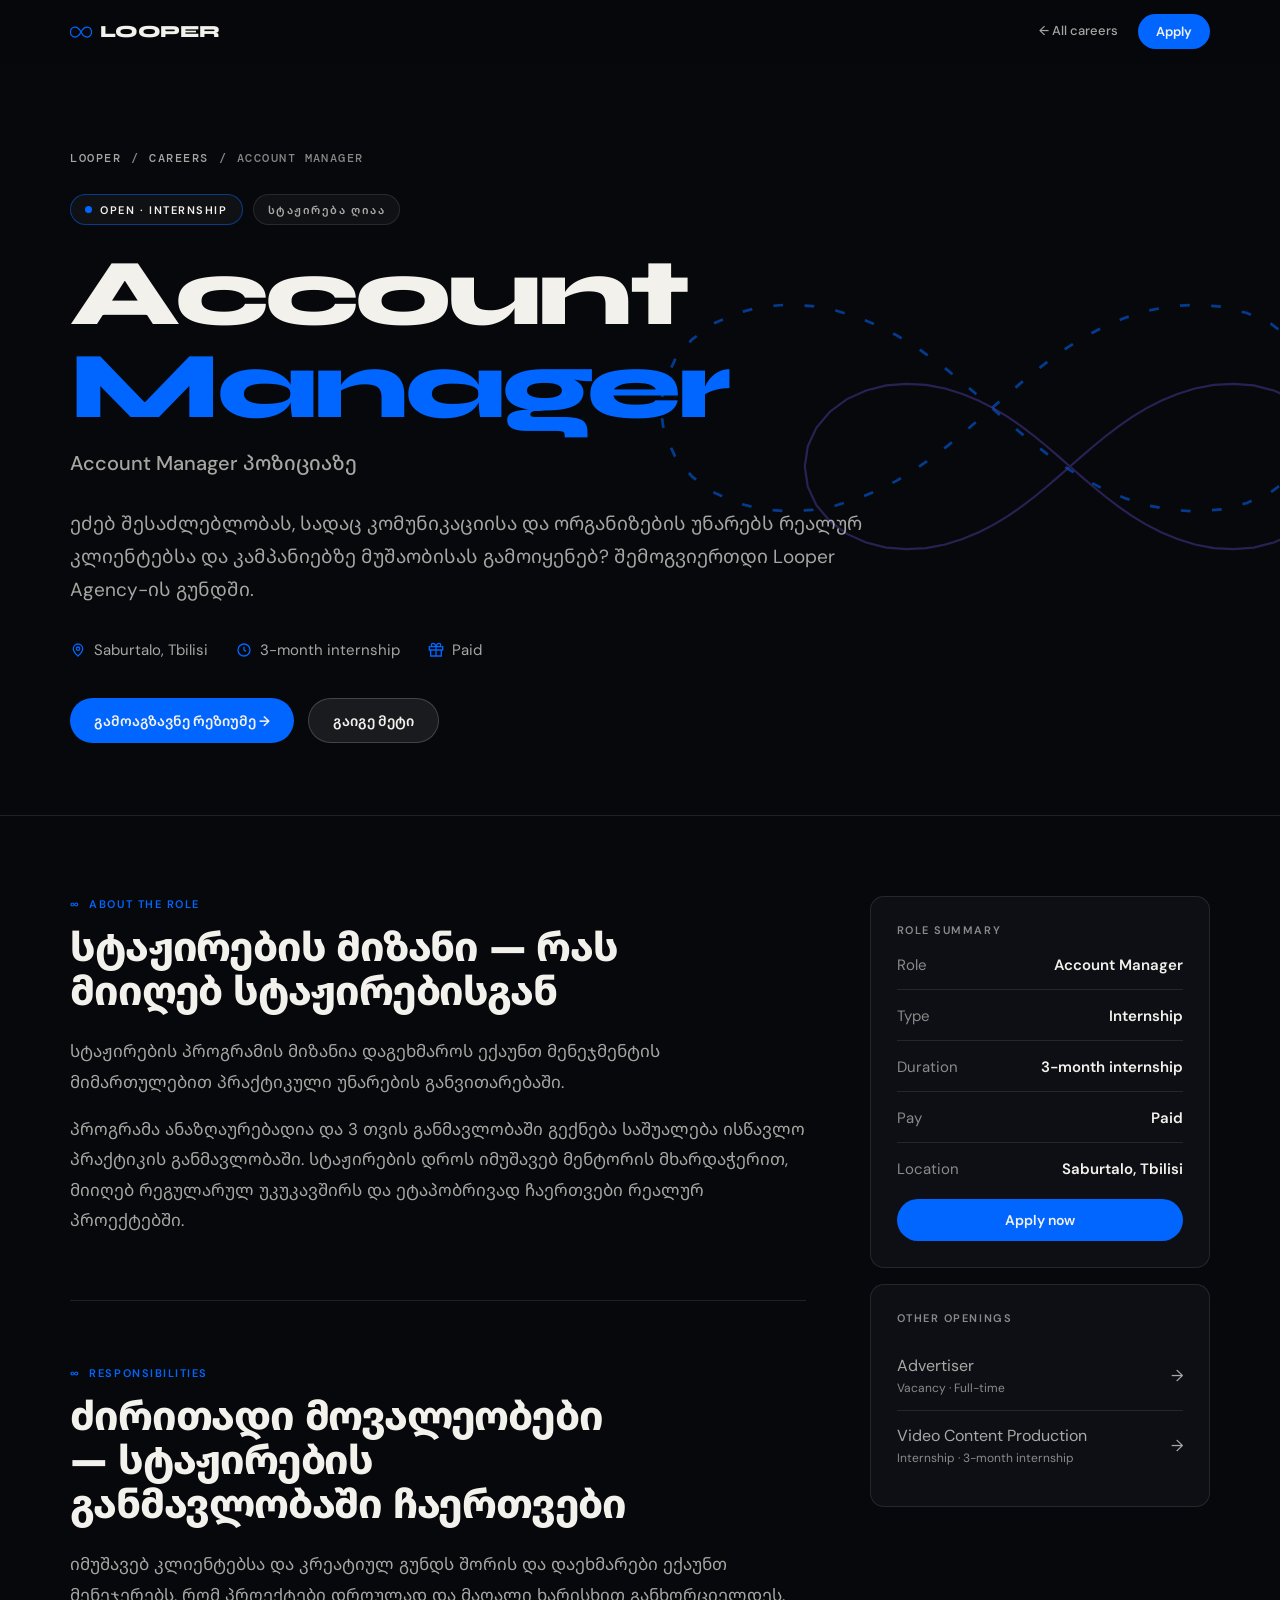
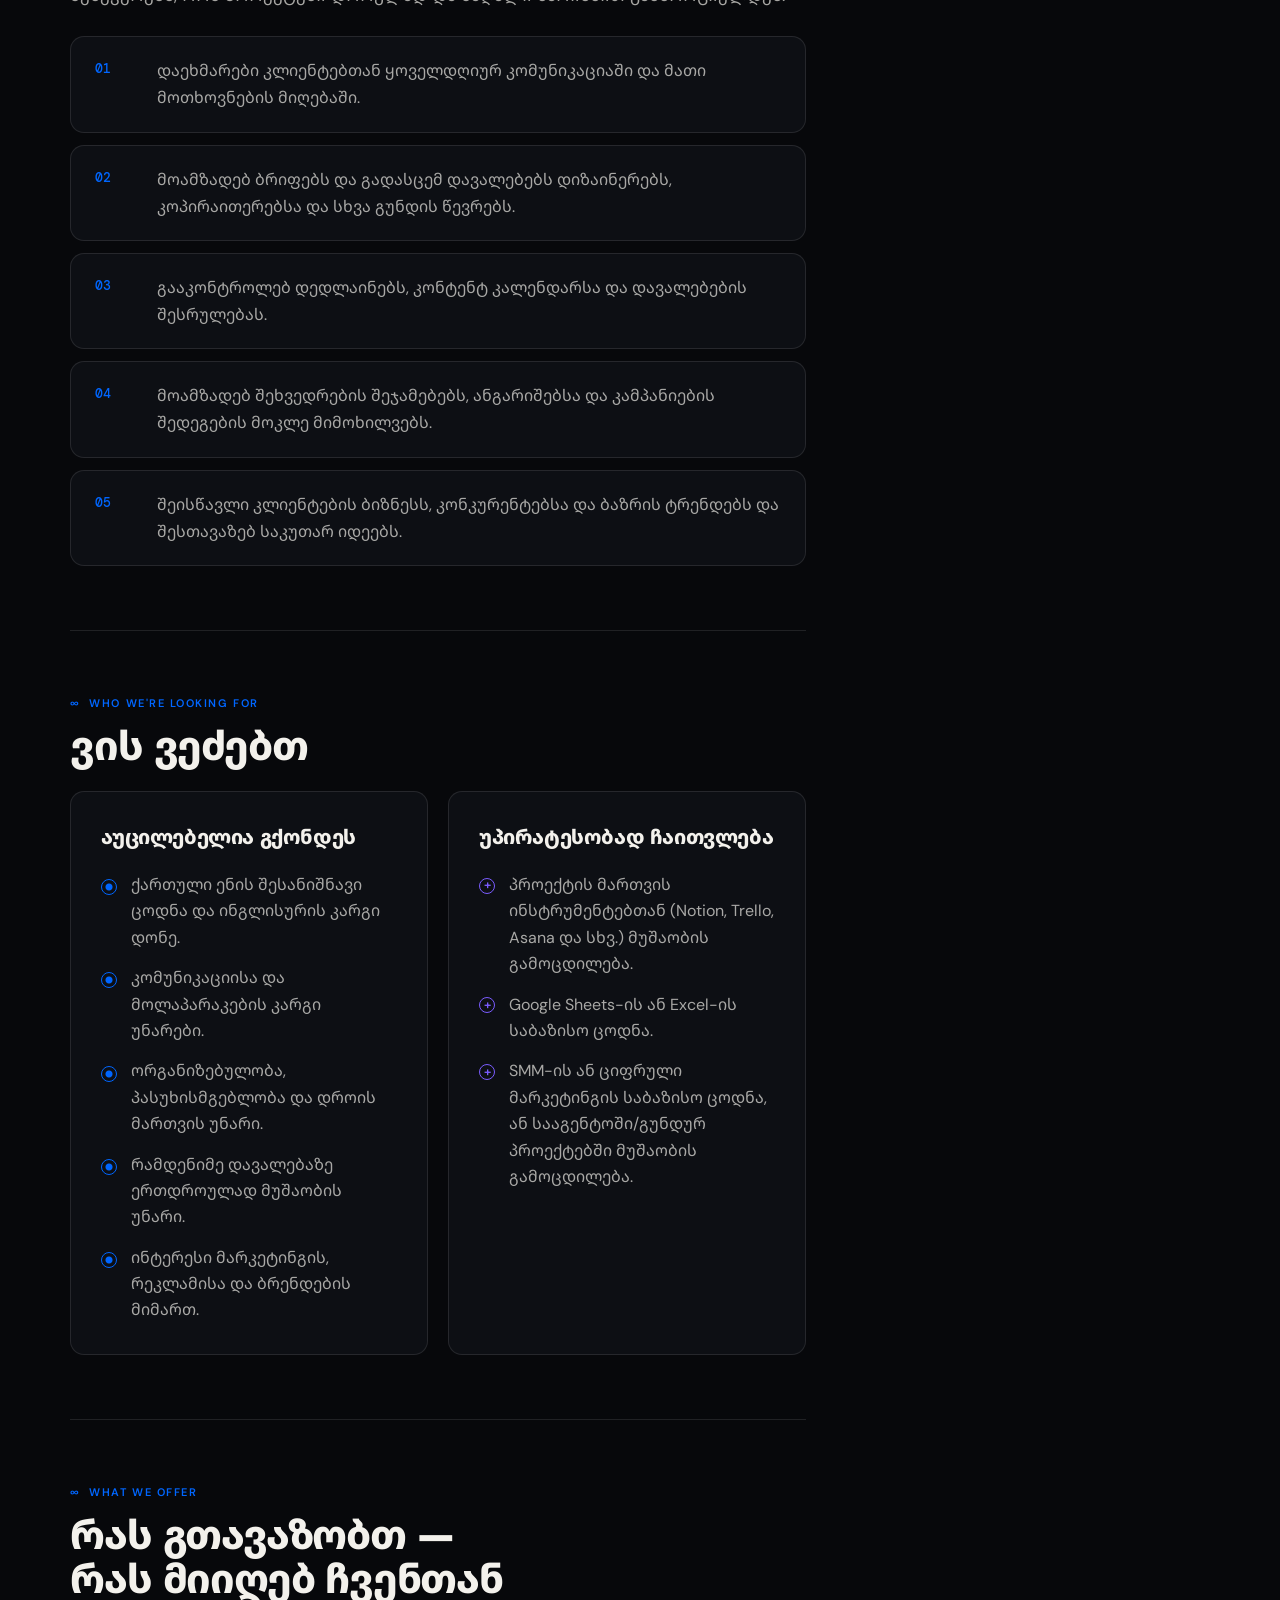
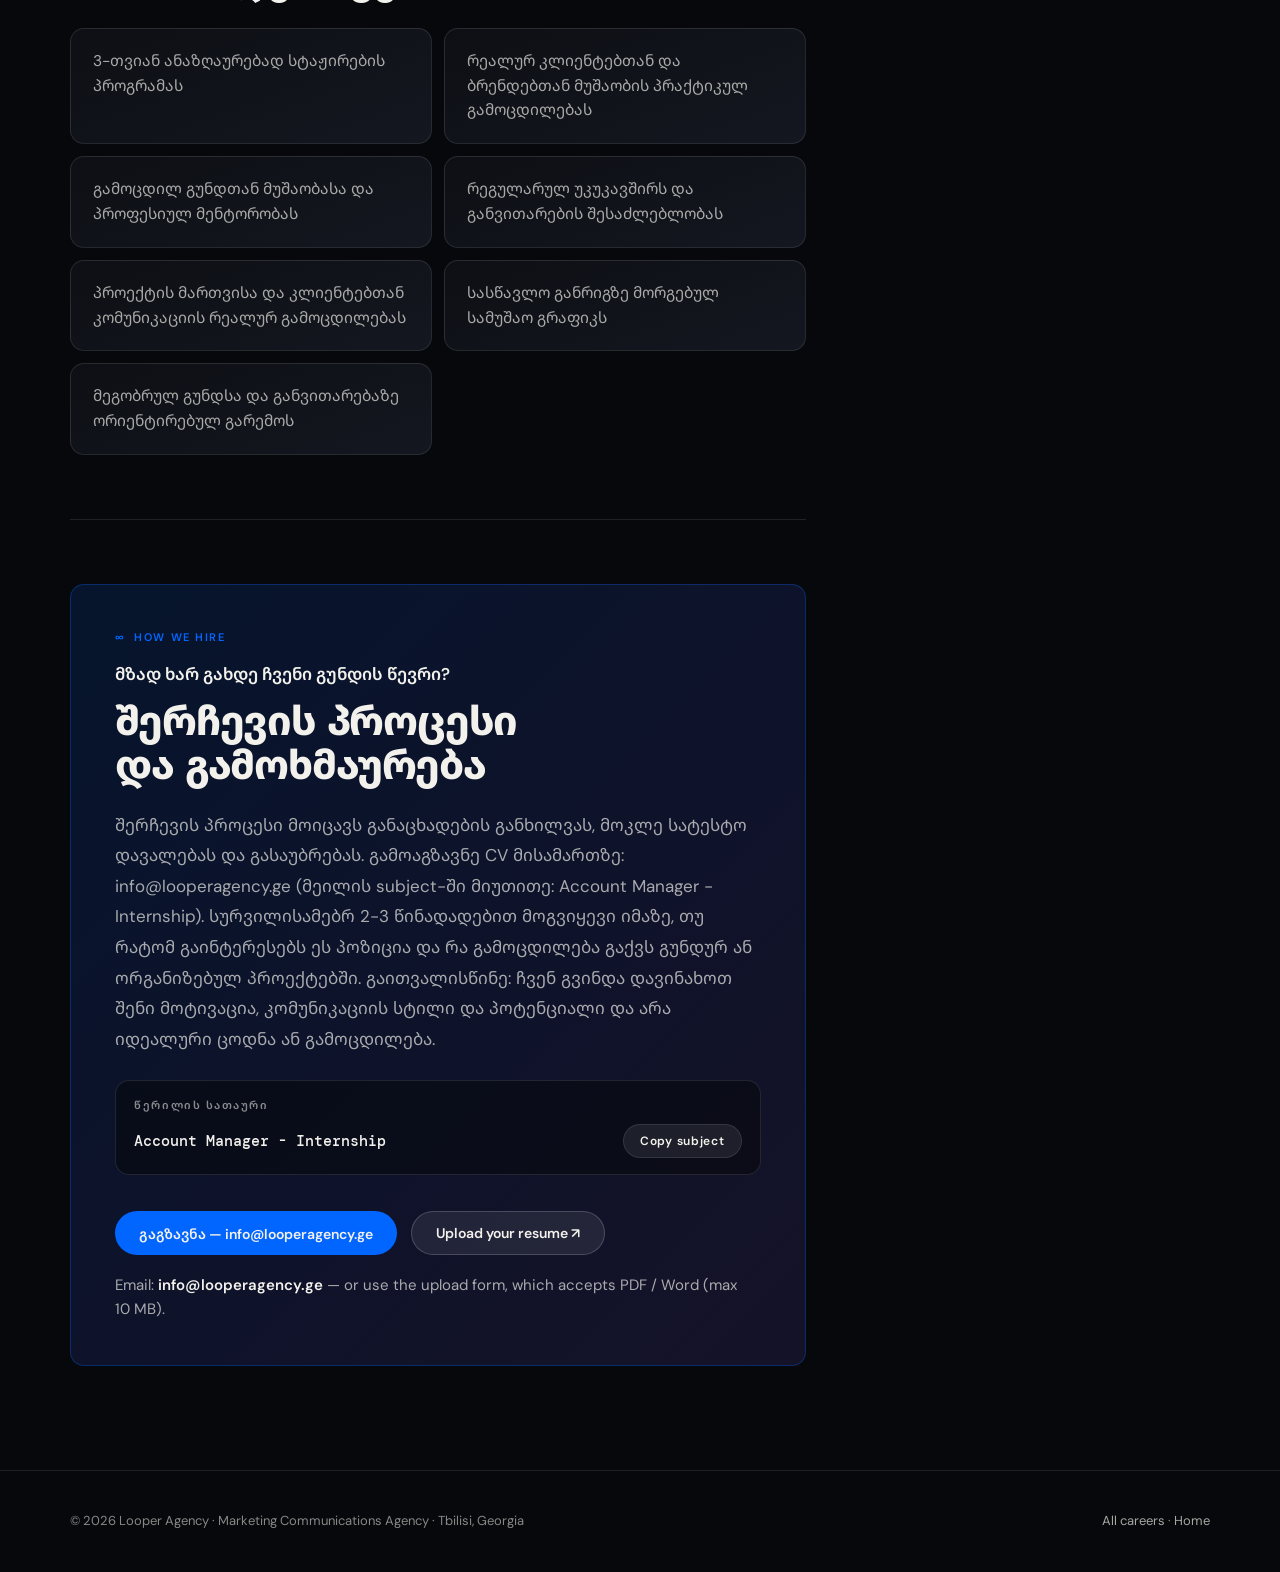
==== careers/account-manager-internship.html @ 55e1c12e "UI improvements" ====
<!doctype html>
<html lang="en">
<head>
<meta charset="utf-8">
<meta name="viewport" content="width=device-width, initial-scale=1, viewport-fit=cover">
<title>Account Manager — Internship · Looper Agency</title>
<meta name="description" content="Work between clients and the creative team and learn account management on live projects, with a mentor.">
<link rel="icon" href="data:image/svg+xml,%3Csvg xmlns='http://www.w3.org/2000/svg' viewBox='0 0 44 28'%3E%3Crect width='44' height='28' fill='%2307080b'/%3E%3Cpath d='M22 14C22 14 17 4 10 4C4.477 4 1 8.477 1 14C1 19.523 4.477 24 10 24C17 24 22 14 22 14ZM22 14C22 14 27 24 34 24C39.523 24 43 19.523 43 14C43 8.477 39.523 4 34 4C27 4 22 14 22 14Z' fill='none' stroke='%230066FF' stroke-width='3' stroke-linecap='round'/%3E%3C/svg%3E">
<link rel="preconnect" href="https://fonts.googleapis.com"><link rel="preconnect" href="https://fonts.gstatic.com" crossorigin>
<link rel="stylesheet" href="https://fonts.googleapis.com/css2?family=Syne:wght@400;700;800&family=DM+Sans:wght@300;400;500;600&family=DM+Mono:wght@400;500&family=Noto+Sans+Georgian:wght@400;500;700&display=swap">
<style>
:root{--bg:#07080b;--surface:#0d0f14;--surface-2:#141720;--white:#F3F1EC;--text-2:rgba(243,241,236,.68);--text-3:rgba(243,241,236,.55);--line:rgba(255,255,255,.1);--blue:#0066FF;--violet:#7A5CFF;--r-sm:6px;--r-md:14px;--r-pill:999px;--ease:cubic-bezier(.16,1,.3,1);--gutter:clamp(20px,5.5vw,80px);color-scheme:dark;
--font-d:'Syne','Noto Sans Georgian',system-ui,sans-serif;--font-b:'DM Sans','Noto Sans Georgian',system-ui,sans-serif;--font-m:'DM Mono',ui-monospace,monospace}
*,*::before,*::after{box-sizing:border-box;margin:0;padding:0}
html{scroll-behavior:smooth;overflow-x:clip}
body{font-family:var(--font-b);background:var(--bg);color:var(--white);line-height:1.6;overflow-x:clip;-webkit-font-smoothing:antialiased}
a{color:inherit}
:focus-visible{outline:2px solid var(--blue);outline-offset:3px;border-radius:var(--r-sm)}
::selection{background:var(--blue);color:#fff}
#prog{position:fixed;top:0;left:0;right:0;height:2px;z-index:50;transform-origin:0 50%;transform:scaleX(0);background:linear-gradient(90deg,var(--blue),var(--violet))}
nav{position:fixed;top:0;left:0;right:0;z-index:40;display:flex;align-items:center;justify-content:space-between;gap:16px;padding:14px var(--gutter);background:rgba(7,8,11,.78);-webkit-backdrop-filter:blur(14px);backdrop-filter:blur(14px);border-bottom:1px solid transparent}
.logo{display:flex;align-items:center;gap:8px;font-family:var(--font-d);font-weight:800;font-size:1.0625rem;letter-spacing:-.02em;text-decoration:none}
.nav-r{display:flex;align-items:center;gap:20px}
.back{font-size:.8125rem;font-weight:500;color:var(--text-2);text-decoration:none;transition:color .2s var(--ease)}
.back:hover{color:var(--white)}
.btn{display:inline-flex;align-items:center;gap:8px;font:600 .875rem var(--font-b);color:var(--white);background:var(--blue);padding:12px 24px;border-radius:var(--r-pill);text-decoration:none;border:0;cursor:pointer;transition:background .2s var(--ease),transform .3s var(--ease)}
.btn:hover{background:#0055dd;transform:translateY(-2px)}
.btn.ghost{background:rgba(255,255,255,.08);border:1px solid rgba(255,255,255,.18)}
.btn.ghost:hover{background:rgba(255,255,255,.14)}
.btn.sm{padding:9px 18px;font-size:.8125rem}
/* hero */
.hero{position:relative;padding:150px var(--gutter) 72px;overflow:hidden;border-bottom:1px solid var(--line)}
.hero-art{position:absolute;right:-8%;top:50%;width:min(780px,70vw);transform:translateY(-50%);pointer-events:none;opacity:.55}
.hero-art use{fill:none;stroke:var(--blue);stroke-width:1.4}
.hero-art .a{stroke-dasharray:5 11;animation:flow 26s linear infinite}
.hero-art .b{stroke:var(--violet);opacity:.55;transform-origin:200px 150px;animation:spin 60s linear infinite}
@keyframes flow{to{stroke-dashoffset:-320}}
@keyframes spin{to{transform:rotate(360deg)}}
.wrap{max-width:1400px;margin:0 auto;position:relative}
.crumbs{display:flex;align-items:center;gap:10px;font:500 .75rem var(--font-m);letter-spacing:.12em;text-transform:uppercase;color:var(--text-3);margin-bottom:28px}
.crumbs a{text-decoration:none;color:var(--text-2)}.crumbs a:hover{color:var(--white)}
.badges{display:flex;flex-wrap:wrap;gap:10px;margin-bottom:22px}
.badge{display:inline-flex;align-items:center;gap:8px;font:600 .6875rem var(--font-b);letter-spacing:.14em;text-transform:uppercase;border:1px solid var(--line);background:rgba(255,255,255,.04);padding:7px 14px;border-radius:var(--r-pill);color:var(--text-2)}
.badge.live{color:var(--white);border-color:rgba(0,102,255,.5)}
.badge.live::before{content:'';width:7px;height:7px;border-radius:50%;background:var(--blue);box-shadow:0 0 0 0 rgba(0,102,255,.6);animation:pulse 2s infinite}
@keyframes pulse{70%{box-shadow:0 0 0 9px rgba(0,102,255,0)}100%{box-shadow:0 0 0 0 rgba(0,102,255,0)}}
h1{font-family:var(--font-d);font-weight:800;letter-spacing:-.04em;line-height:.98;font-size:clamp(2.6rem,7.4vw,6.5rem);max-width:12ch;text-wrap:balance}
h1 em{font-style:normal;color:var(--blue)}
.ka-sub{margin-top:14px;font-size:clamp(1rem,1.6vw,1.25rem);color:var(--text-2);font-weight:500}
.lead{margin-top:28px;max-width:62ch;font-size:clamp(1rem,1.5vw,1.1875rem);color:var(--text-2);line-height:1.75}
.meta{display:flex;flex-wrap:wrap;gap:12px 28px;margin-top:32px;font-size:.9375rem;color:var(--text-2)}
.meta span{display:inline-flex;align-items:center;gap:8px}
.meta svg{color:var(--blue)}
.cta-row{display:flex;flex-wrap:wrap;gap:14px;margin-top:36px}
/* body */
.body{display:grid;grid-template-columns:minmax(0,1fr) 340px;gap:64px;padding:80px var(--gutter) 40px;max-width:calc(1400px + 2*var(--gutter));margin:0 auto;align-items:start}
section.blk{padding:0 0 64px;margin-bottom:64px;border-bottom:1px solid var(--line)}
section.blk:last-of-type{border-bottom:0;margin-bottom:0}
.eyebrow{font:600 .6875rem var(--font-b);letter-spacing:.14em;text-transform:uppercase;color:var(--blue);margin-bottom:14px;display:flex;gap:10px;align-items:center}
.eyebrow::before{content:'\221E';color:var(--blue);font-size:1.1em;letter-spacing:0}
h2{font-family:var(--font-d);font-weight:800;letter-spacing:-.03em;line-height:1.1;font-size:clamp(1.6rem,3.2vw,2.5rem);margin-bottom:22px;text-wrap:balance}
p.t{color:var(--text-2);font-size:1.0625rem;line-height:1.8;max-width:68ch}
p.t+p.t{margin-top:16px}
ol.duties{list-style:none;counter-reset:d;display:grid;gap:12px;margin-top:26px}
ol.duties li{counter-increment:d;display:grid;grid-template-columns:44px 1fr;gap:18px;align-items:start;background:var(--surface);border:1px solid var(--line);border-radius:var(--r-md);padding:20px 24px;color:var(--text-2);line-height:1.7;transition:border-color .3s var(--ease),transform .4s var(--ease),background .3s}
ol.duties li::before{content:counter(d,decimal-leading-zero);font:500 .8125rem var(--font-m);color:var(--blue);padding-top:3px}
ol.duties li:hover{border-color:rgba(0,102,255,.55);transform:translateX(6px);background:var(--surface-2)}
.cols{display:grid;grid-template-columns:1fr 1fr;gap:20px}
.panel{background:var(--surface);border:1px solid var(--line);border-radius:var(--r-md);padding:30px}
.panel h3{font-family:var(--font-d);font-weight:800;letter-spacing:-.02em;font-size:1.25rem;margin-bottom:18px}
ul.chk{list-style:none;display:grid;gap:14px}
ul.chk li{position:relative;padding-left:30px;color:var(--text-2);line-height:1.65}
ul.chk li::before{content:'';position:absolute;left:0;top:.45em;width:16px;height:16px;border-radius:50%;border:1.5px solid var(--blue);background:radial-gradient(circle,var(--blue) 0 3px,transparent 4px)}
ul.chk.plus li::before{border-color:var(--violet);background:none;content:'+';display:grid;place-items:center;font:600 .8rem var(--font-b);color:var(--violet);line-height:1}
.offer{display:grid;grid-template-columns:repeat(auto-fill,minmax(260px,1fr));gap:12px;margin-top:26px;list-style:none}
.offer li{background:linear-gradient(160deg,var(--surface),var(--surface-2));border:1px solid var(--line);border-radius:var(--r-md);padding:20px 22px;color:var(--text-2);line-height:1.6;font-size:.9688rem;transition:transform .4s var(--ease),border-color .3s}
.offer li:hover{transform:translateY(-4px);border-color:rgba(122,92,255,.5)}
.process{background:linear-gradient(135deg,rgba(0,102,255,.14),rgba(122,92,255,.12));border:1px solid rgba(0,102,255,.3);border-radius:var(--r-md);padding:clamp(24px,4vw,44px)}
.subject{margin-top:26px;display:flex;flex-wrap:wrap;align-items:center;gap:12px 16px;background:rgba(7,8,11,.55);border:1px solid var(--line);border-radius:var(--r-md);padding:16px 18px}
.subject small{display:block;font:600 .6875rem var(--font-b);letter-spacing:.14em;text-transform:uppercase;color:var(--text-3);width:100%}
.subject code{font:500 .9375rem var(--font-m);color:var(--white);flex:1 1 220px;overflow-wrap:anywhere}
.copy{font:600 .75rem var(--font-b);letter-spacing:.06em;color:var(--white);background:rgba(255,255,255,.08);border:1px solid var(--line);border-radius:var(--r-pill);padding:8px 16px;cursor:pointer;transition:background .2s,border-color .2s}
.copy:hover{background:rgba(255,255,255,.14);border-color:var(--blue)}
.mailline{margin-top:18px;color:var(--text-2);font-size:.9375rem}
.mailline b{color:var(--white);font-weight:600;user-select:all}
/* side */
aside{position:sticky;top:88px;display:grid;gap:16px}
.card{background:var(--surface);border:1px solid var(--line);border-radius:var(--r-md);padding:26px}
.card h4{font:600 .6875rem var(--font-b);letter-spacing:.14em;text-transform:uppercase;color:var(--text-3);margin-bottom:16px}
.kv{display:grid;gap:14px}
.kv div{display:flex;justify-content:space-between;gap:12px;font-size:.9375rem;border-bottom:1px solid var(--line);padding-bottom:12px}
.kv div:last-child{border-bottom:0;padding-bottom:0}
.kv span{color:var(--text-3)}.kv b{font-weight:600;text-align:right}
.card .btn{width:100%;justify-content:center;margin-top:18px}
.others a{display:flex;justify-content:space-between;align-items:center;gap:12px;text-decoration:none;padding:12px 0;border-bottom:1px solid var(--line);color:var(--text-2);transition:color .2s,padding .3s var(--ease)}
.others a:last-child{border-bottom:0}
.others a:hover{color:var(--white);padding-left:6px}
.others small{display:block;color:var(--text-3);font-size:.75rem}
footer{border-top:1px solid var(--line);padding:40px var(--gutter);display:flex;flex-wrap:wrap;gap:16px;justify-content:space-between;color:var(--text-3);font-size:.8125rem}
footer a{color:var(--text-2);text-decoration:none}footer a:hover{color:var(--white)}
.rv{opacity:0;transform:translateY(22px);transition:opacity .55s var(--ease),transform .65s var(--ease)}
.rv.on{opacity:1;transform:none}
@media(max-width:1000px){.body{grid-template-columns:1fr;gap:32px}aside{position:static}.cols{grid-template-columns:1fr}.hero-art{opacity:.25}}
@media(max-width:560px){nav .back{display:none}ol.duties li{grid-template-columns:34px 1fr;padding:16px 18px;gap:12px}}
@media(prefers-reduced-motion:reduce){*{animation:none!important;transition:none!important}.rv{opacity:1;transform:none}html{scroll-behavior:auto}}
</style>
</head>
<body>
<div id="prog" aria-hidden="true"></div>
<nav>
  <a class="logo" href="../index.html" aria-label="Looper Agency — home"><svg width="22" height="14" viewBox="0 0 44 28" fill="none"><path d="M22 14C22 14 17 4 10 4C4.477 4 1 8.477 1 14C1 19.523 4.477 24 10 24C17 24 22 14 22 14ZM22 14C22 14 27 24 34 24C39.523 24 43 19.523 43 14C43 8.477 39.523 4 34 4C27 4 22 14 22 14Z" stroke="#0066FF" stroke-width="2.5" stroke-linecap="round"/></svg>LOOPER</a>
  <div class="nav-r"><a class="back" href="../index.html#careers">← All careers</a><a class="btn sm" href="#apply">Apply</a></div>
</nav>

<header class="hero">
  <svg class="hero-art" viewBox="0 0 400 300" aria-hidden="true"><defs><path id="lp" d="M370.0 150.0 L368.1 162.9 L362.5 174.9 L353.9 185.1 L343.0 193.2 L330.7 198.7 L317.8 202.0 L304.8 203.0 L292.2 202.3 L280.1 200.0 L268.9 196.5 L258.4 192.2 L248.6 187.1 L239.4 181.5 L230.9 175.6 L222.8 169.4 L215.0 163.0 L207.4 156.5 L200.0 150.0 L192.6 143.5 L185.0 137.0 L177.2 130.6 L169.1 124.4 L160.6 118.5 L151.4 112.9 L141.6 107.8 L131.1 103.5 L119.9 100.0 L107.8 97.7 L95.2 97.0 L82.2 98.0 L69.3 101.3 L57.0 106.8 L46.1 114.9 L37.5 125.1 L31.9 137.1 L30.0 150.0 L31.9 162.9 L37.5 174.9 L46.1 185.1 L57.0 193.2 L69.3 198.7 L82.2 202.0 L95.2 203.0 L107.8 202.3 L119.9 200.0 L131.1 196.5 L141.6 192.2 L151.4 187.1 L160.6 181.5 L169.1 175.6 L177.2 169.4 L185.0 163.0 L192.6 156.5 L200.0 150.0 L207.4 143.5 L215.0 137.0 L222.8 130.6 L230.9 124.4 L239.4 118.5 L248.6 112.9 L258.4 107.8 L268.9 103.5 L280.1 100.0 L292.2 97.7 L304.8 97.0 L317.8 98.0 L330.7 101.3 L343.0 106.8 L353.9 114.9 L362.5 125.1 L368.1 137.1 L370.0 150.0Z"/></defs><use href="#lp" class="a"/><use href="#lp" class="b" transform="scale(.8) translate(50 37.5)"/></svg>
  <div class="wrap">
    <p class="crumbs"><a href="../index.html">Looper</a><span>/</span><a href="../index.html#careers">Careers</a><span>/</span><span>Account Manager</span></p>
    <div class="badges"><span class="badge live">Open · Internship</span><span class="badge">სტაჟირება ღიაა</span></div>
    <h1>Account <em>Manager</em></h1>
    <p class="ka-sub">Account Manager პოზიციაზე</p>
    <p class="lead">ეძებ შესაძლებლობას, სადაც კომუნიკაციისა და ორგანიზების უნარებს რეალურ კლიენტებსა და კამპანიებზე მუშაობისას გამოიყენებ? შემოგვიერთდი Looper Agency-ის გუნდში.</p>
    <div class="meta"><span><svg width='16' height='16' viewBox='0 0 24 24' fill='none' stroke='currentColor' stroke-width='2'><path d='M12 21s7-6.2 7-11a7 7 0 1 0-14 0c0 4.8 7 11 7 11z'/><circle cx='12' cy='10' r='2.5'/></svg>Saburtalo, Tbilisi</span><span><svg width='16' height='16' viewBox='0 0 24 24' fill='none' stroke='currentColor' stroke-width='2'><circle cx='12' cy='12' r='9'/><path d='M12 7v5l3 2'/></svg>3-month internship</span><span><svg width='16' height='16' viewBox='0 0 24 24' fill='none' stroke='currentColor' stroke-width='2'><path d='M20 12v9H4v-9M2 7h20v5H2zM12 22V7M12 7H7.5a2.5 2.5 0 1 1 0-5C11 2 12 7 12 7zM12 7h4.5a2.5 2.5 0 1 0 0-5C13 2 12 7 12 7z'/></svg>Paid</span></div>
    <div class="cta-row"><a class="btn" href="#apply">გამოაგზავნე რეზიუმე →</a><a class="btn ghost" href="#about">გაიგე მეტი</a></div>
  </div>
</header>

<div class="body">
  <main>
    <section class="blk rv" id="about"><p class="eyebrow">About the role</p><h2>სტაჟირების მიზანი — რას მიიღებ სტაჟირებისგან</h2><p class="t">სტაჟირების პროგრამის მიზანია დაგეხმაროს ექაუნთ მენეჯმენტის მიმართულებით პრაქტიკული უნარების განვითარებაში.</p><p class="t">პროგრამა ანაზღაურებადია და 3 თვის განმავლობაში გექნება საშუალება ისწავლო პრაქტიკის განმავლობაში. სტაჟირების დროს იმუშავებ მენტორის მხარდაჭერით, მიიღებ რეგულარულ უკუკავშირს და ეტაპობრივად ჩაერთვები რეალურ პროექტებში.</p></section>
    <section class="blk rv"><p class="eyebrow">Responsibilities</p><h2>ძირითადი მოვალეობები — სტაჟირების განმავლობაში ჩაერთვები</h2><p class="t">იმუშავებ კლიენტებსა და კრეატიულ გუნდს შორის და დაეხმარები ექაუნთ მენეჯერებს, რომ პროექტები დროულად და მაღალი ხარისხით განხორციელდეს.</p><ol class="duties"><li>დაეხმარები კლიენტებთან ყოველდღიურ კომუნიკაციაში და მათი მოთხოვნების მიღებაში.</li><li>მოამზადებ ბრიფებს და გადასცემ დავალებებს დიზაინერებს, კოპირაითერებსა და სხვა გუნდის წევრებს.</li><li>გააკონტროლებ დედლაინებს, კონტენტ კალენდარსა და დავალებების შესრულებას.</li><li>მოამზადებ შეხვედრების შეჯამებებს, ანგარიშებსა და კამპანიების შედეგების მოკლე მიმოხილვებს.</li><li>შეისწავლი კლიენტების ბიზნესს, კონკურენტებსა და ბაზრის ტრენდებს და შესთავაზებ საკუთარ იდეებს.</li></ol></section>
    <section class="blk rv"><p class="eyebrow">Who we're looking for</p><h2>ვის ვეძებთ</h2>
      <div class="cols"><div class="panel"><h3>აუცილებელია გქონდეს</h3><ul class="chk "><li>ქართული ენის შესანიშნავი ცოდნა და ინგლისურის კარგი დონე.</li><li>კომუნიკაციისა და მოლაპარაკების კარგი უნარები.</li><li>ორგანიზებულობა, პასუხისმგებლობა და დროის მართვის უნარი.</li><li>რამდენიმე დავალებაზე ერთდროულად მუშაობის უნარი.</li><li>ინტერესი მარკეტინგის, რეკლამისა და ბრენდების მიმართ.</li></ul></div><div class="panel"><h3>უპირატესობად ჩაითვლება</h3><ul class="chk plus"><li>პროექტის მართვის ინსტრუმენტებთან (Notion, Trello, Asana და სხვ.) მუშაობის გამოცდილება.</li><li>Google Sheets-ის ან Excel-ის საბაზისო ცოდნა.</li><li>SMM-ის ან ციფრული მარკეტინგის საბაზისო ცოდნა, ან სააგენტოში/გუნდურ პროექტებში მუშაობის გამოცდილება.</li></ul></div></div></section>
    <section class="blk rv"><p class="eyebrow">What we offer</p><h2>რას გთავაზობთ — რას მიიღებ ჩვენთან</h2><ul class="offer"><li>3-თვიან ანაზღაურებად სტაჟირების პროგრამას</li><li>რეალურ კლიენტებთან და ბრენდებთან მუშაობის პრაქტიკულ გამოცდილებას</li><li>გამოცდილ გუნდთან მუშაობასა და პროფესიულ მენტორობას</li><li>რეგულარულ უკუკავშირს და განვითარების შესაძლებლობას</li><li>პროექტის მართვისა და კლიენტებთან კომუნიკაციის რეალურ გამოცდილებას</li><li>სასწავლო განრიგზე მორგებულ სამუშაო გრაფიკს</li><li>მეგობრულ გუნდსა და განვითარებაზე ორიენტირებულ გარემოს</li></ul></section>
    <section class="blk rv" id="apply"><div class="process"><p class="eyebrow">How we hire</p><p class="t" style="color:var(--white);font-weight:600;margin-bottom:10px">მზად ხარ გახდე ჩვენი გუნდის წევრი?</p><h2>შერჩევის პროცესი და გამოხმაურება</h2><p class="t">შერჩევის პროცესი მოიცავს განაცხადების განხილვას, მოკლე სატესტო დავალებას და გასაუბრებას. გამოაგზავნე CV მისამართზე: info@looperagency.ge (მეილის subject-ში მიუთითე: Account Manager - Internship). სურვილისამებრ 2-3 წინადადებით მოგვიყევი იმაზე, თუ რატომ გაინტერესებს ეს პოზიცია და რა გამოცდილება გაქვს გუნდურ ან ორგანიზებულ პროექტებში. გაითვალისწინე: ჩვენ გვინდა დავინახოთ შენი მოტივაცია, კომუნიკაციის სტილი და პოტენციალი და არა იდეალური ცოდნა ან გამოცდილება.</p>
      <div class="subject"><small>წერილის სათაური</small><code id="subj">Account Manager - Internship</code><button class="copy" type="button" id="copySubj">Copy subject</button></div>
      <div class="cta-row"><a class="btn" href="mailto:info@looperagency.ge?subject=Account%20Manager%20-%20Internship">გაგზავნა — info@looperagency.ge</a><a class="btn ghost" href="https://looper-open-door-careers.lovable.app/" target="_blank" rel="noopener">Upload your resume ↗</a></div>
      <p class="mailline">Email: <b>info@looperagency.ge</b> — or use the upload form, which accepts PDF / Word (max 10&nbsp;MB).</p></div></section>
  </main>
  <aside>
    <div class="card"><h4>Role summary</h4>
      <div class="kv"><div><span>Role</span><b>Account Manager</b></div><div><span>Type</span><b>Internship</b></div><div><span>Duration</span><b>3-month internship</b></div><div><span>Pay</span><b>Paid</b></div><div><span>Location</span><b>Saburtalo, Tbilisi</b></div></div>
      <a class="btn" href="#apply">Apply now</a></div>
    <div class="card others"><h4>Other openings</h4><a href='advertiser.html'><span>Advertiser<small>Vacancy · Full-time</small></span><span aria-hidden='true'>→</span></a><a href='video-content-production-internship.html'><span>Video Content Production<small>Internship · 3-month internship</small></span><span aria-hidden='true'>→</span></a></div>
  </aside>
</div>
<footer><span>© 2026 Looper Agency · Marketing Communications Agency · Tbilisi, Georgia</span><span><a href="../index.html#careers">All careers</a> · <a href="../index.html">Home</a></span></footer>
<script>
(function(){
  var io=new IntersectionObserver(function(es){es.forEach(function(e){if(e.isIntersecting){e.target.classList.add('on');io.unobserve(e.target)}})},{threshold:.08});
  document.querySelectorAll('.rv').forEach(function(el){io.observe(el)});
  var bar=document.getElementById('prog');
  function p(){var m=document.documentElement.scrollHeight-innerHeight;bar.style.transform='scaleX('+(m>0?Math.min(1,scrollY/m):0)+')'}
  addEventListener('scroll',p,{passive:true});p();
  var b=document.getElementById('copySubj'),s=document.getElementById('subj');
  b.addEventListener('click',function(){
    function done(){b.textContent='Copied ✓';setTimeout(function(){b.textContent='Copy subject'},1800)}
    function fallback(){var r=document.createRange();r.selectNodeContents(s);var sel=getSelection();sel.removeAllRanges();sel.addRange(r);done()}
    if(navigator.clipboard&&navigator.clipboard.writeText){navigator.clipboard.writeText(s.textContent).then(done,fallback)}else fallback();
  });
})();
</script>
</body>
</html>
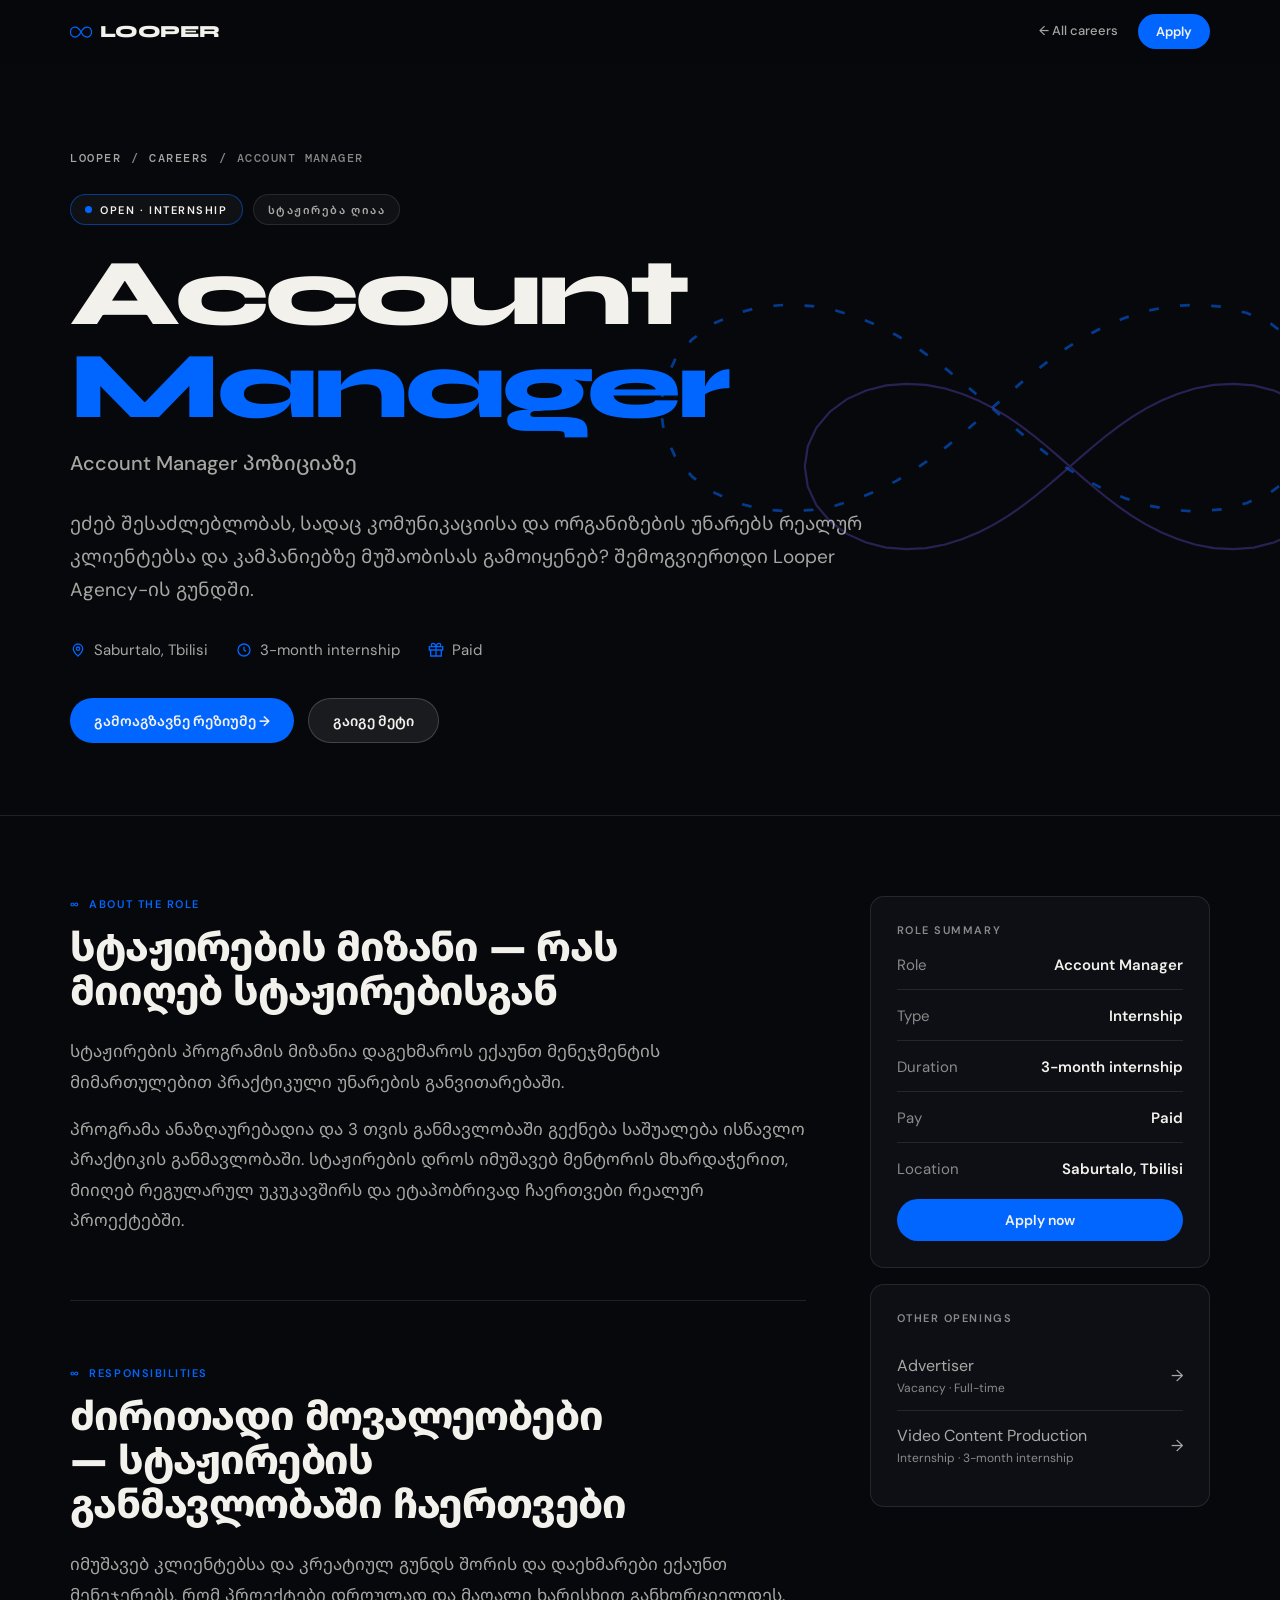
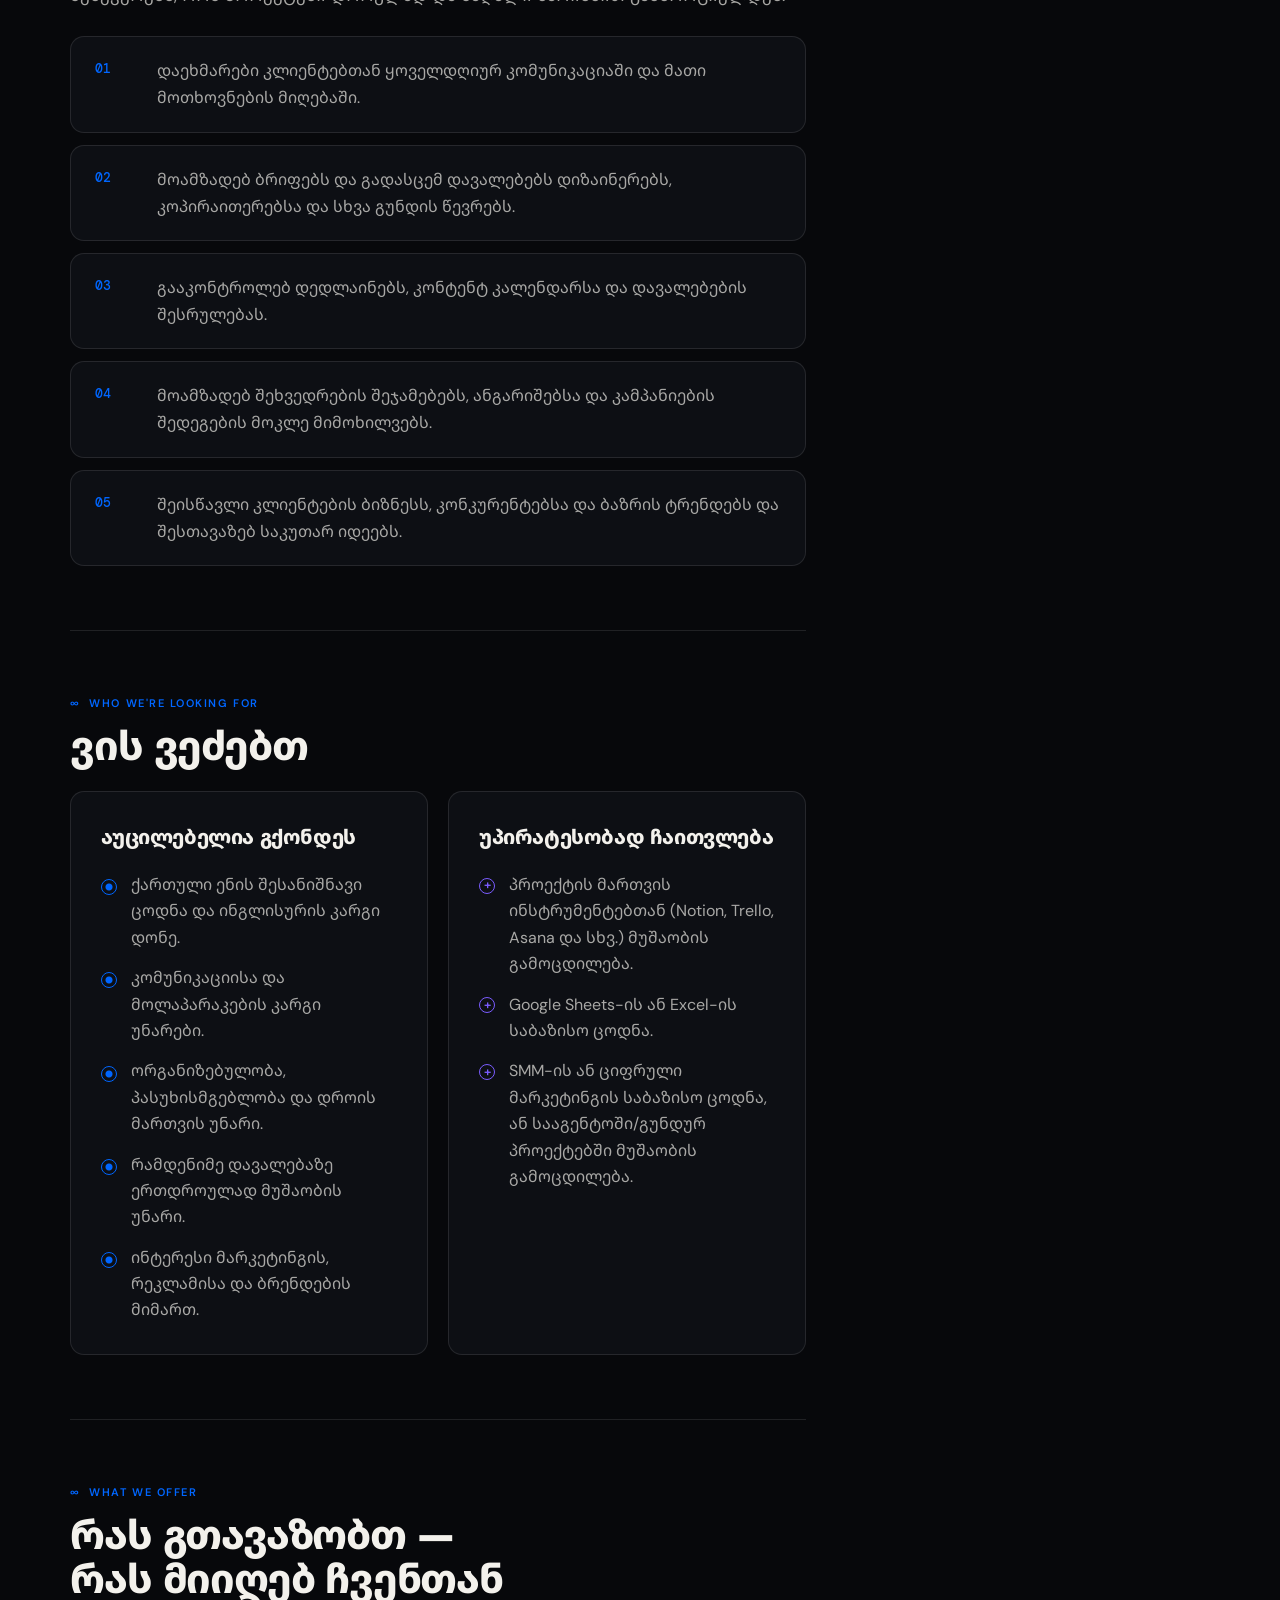
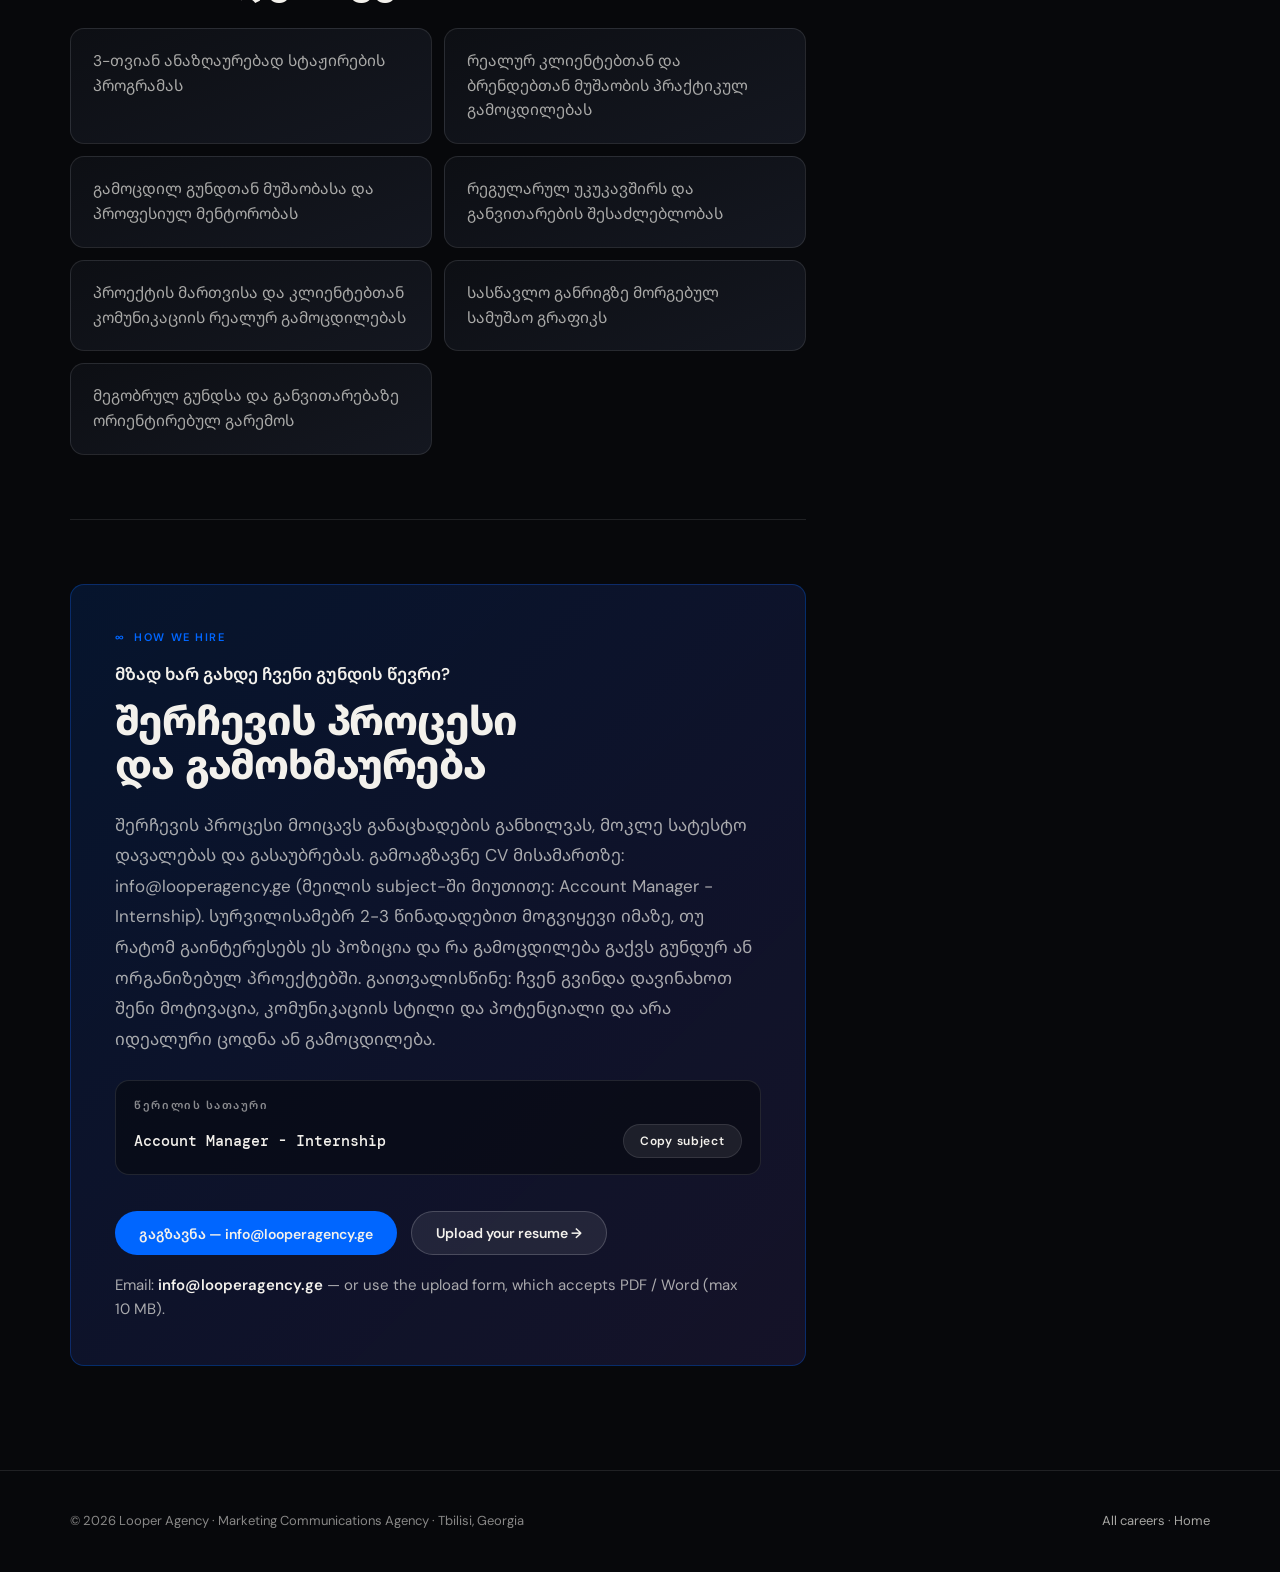
==== commit fce3382c: "UI fixes" ====
--- a/careers/account-manager-internship.html
+++ b/careers/account-manager-internship.html
@@ -134,7 +134,7 @@
     <section class="blk rv"><p class="eyebrow">What we offer</p><h2>რას გთავაზობთ — რას მიიღებ ჩვენთან</h2><ul class="offer"><li>3-თვიან ანაზღაურებად სტაჟირების პროგრამას</li><li>რეალურ კლიენტებთან და ბრენდებთან მუშაობის პრაქტიკულ გამოცდილებას</li><li>გამოცდილ გუნდთან მუშაობასა და პროფესიულ მენტორობას</li><li>რეგულარულ უკუკავშირს და განვითარების შესაძლებლობას</li><li>პროექტის მართვისა და კლიენტებთან კომუნიკაციის რეალურ გამოცდილებას</li><li>სასწავლო განრიგზე მორგებულ სამუშაო გრაფიკს</li><li>მეგობრულ გუნდსა და განვითარებაზე ორიენტირებულ გარემოს</li></ul></section>
     <section class="blk rv" id="apply"><div class="process"><p class="eyebrow">How we hire</p><p class="t" style="color:var(--white);font-weight:600;margin-bottom:10px">მზად ხარ გახდე ჩვენი გუნდის წევრი?</p><h2>შერჩევის პროცესი და გამოხმაურება</h2><p class="t">შერჩევის პროცესი მოიცავს განაცხადების განხილვას, მოკლე სატესტო დავალებას და გასაუბრებას. გამოაგზავნე CV მისამართზე: info@looperagency.ge (მეილის subject-ში მიუთითე: Account Manager - Internship). სურვილისამებრ 2-3 წინადადებით მოგვიყევი იმაზე, თუ რატომ გაინტერესებს ეს პოზიცია და რა გამოცდილება გაქვს გუნდურ ან ორგანიზებულ პროექტებში. გაითვალისწინე: ჩვენ გვინდა დავინახოთ შენი მოტივაცია, კომუნიკაციის სტილი და პოტენციალი და არა იდეალური ცოდნა ან გამოცდილება.</p>
       <div class="subject"><small>წერილის სათაური</small><code id="subj">Account Manager - Internship</code><button class="copy" type="button" id="copySubj">Copy subject</button></div>
-      <div class="cta-row"><a class="btn" href="mailto:info@looperagency.ge?subject=Account%20Manager%20-%20Internship">გაგზავნა — info@looperagency.ge</a><a class="btn ghost" href="https://looper-open-door-careers.lovable.app/" target="_blank" rel="noopener">Upload your resume ↗</a></div>
+      <div class="cta-row"><a class="btn" href="mailto:info@looperagency.ge?subject=Account%20Manager%20-%20Internship">გაგზავნა — info@looperagency.ge</a><a class="btn ghost" href="resume.html">Upload your resume →</a></div>
       <p class="mailline">Email: <b>info@looperagency.ge</b> — or use the upload form, which accepts PDF / Word (max 10&nbsp;MB).</p></div></section>
   </main>
   <aside>
